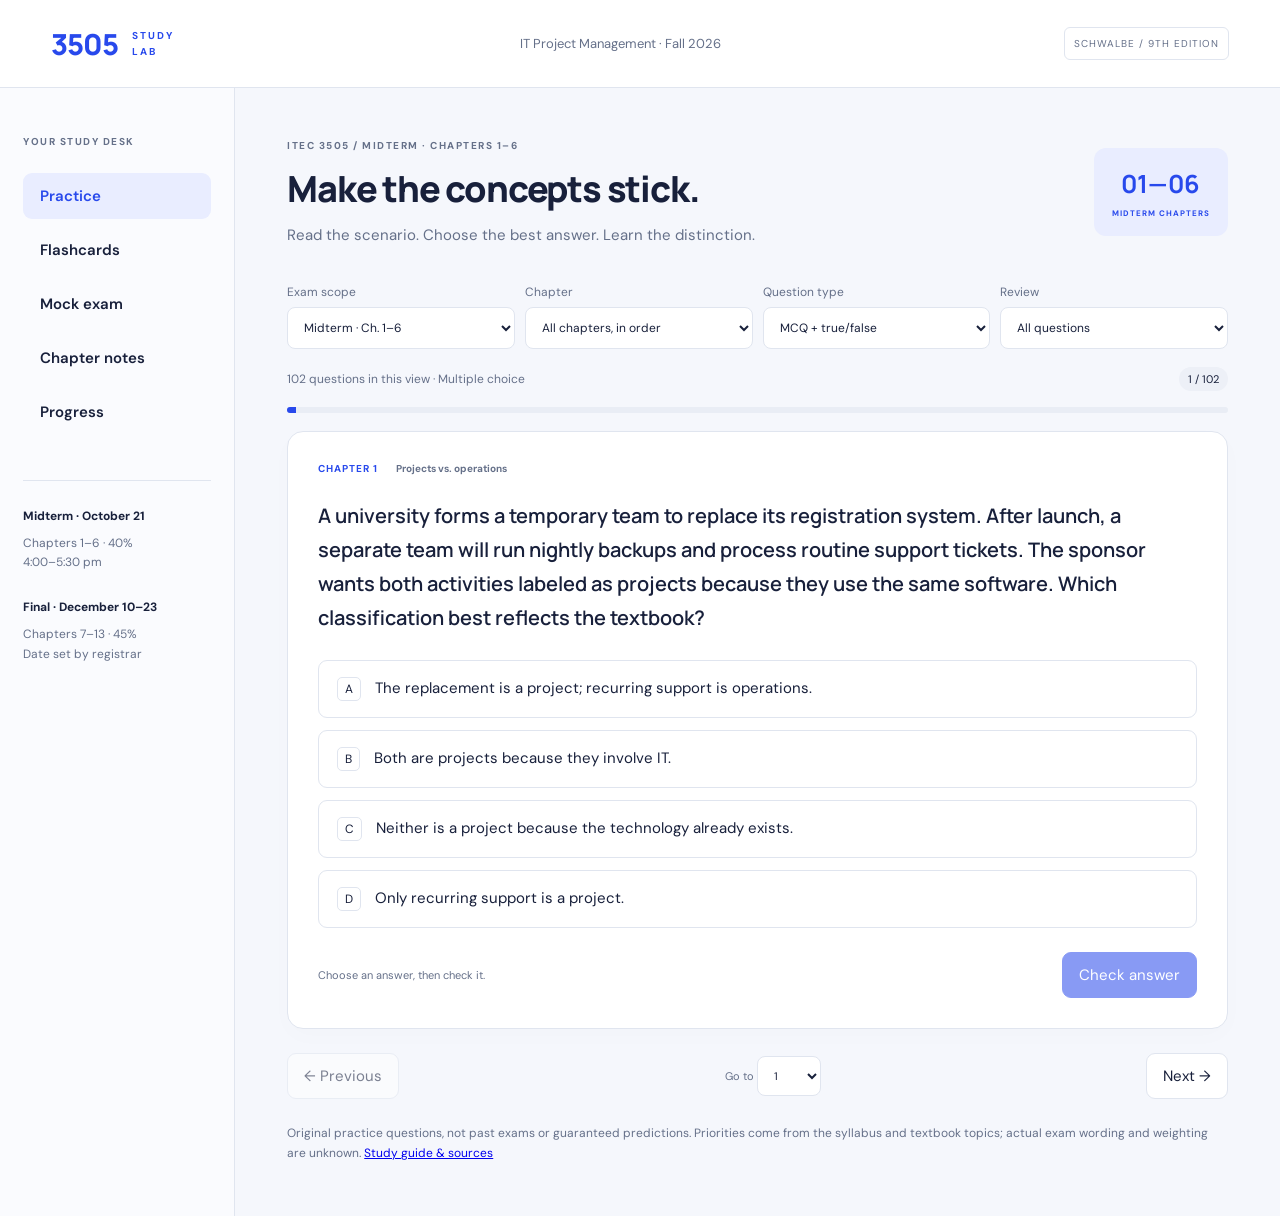
==== index.html @ 3b57aded "created website" ====
<!doctype html><html lang="en"><head><meta charset="utf-8"><meta name="viewport" content="width=device-width,initial-scale=1"><title>ITEC 3505 · Study Lab</title><meta name="description" content="Textbook-based project management practice, flashcards, and timed mock exams."><link rel="icon" href="data:image/svg+xml,%3Csvg xmlns='http://www.w3.org/2000/svg' viewBox='0 0 32 32'%3E%3Crect width='32' height='32' rx='7' fill='%232346ee'/%3E%3Cpath d='M8 9h16v4H12v3h10v4H12v3H8z' fill='white'/%3E%3C/svg%3E"><link rel="stylesheet" href="styles.css"></head><body><header><a class="brand" href="./">3505<span>STUDY LAB</span></a><span>IT Project Management · Fall 2026</span><span class="tag">SCHWALBE / 9TH EDITION</span></header><div class="shell"><aside><p class="eyebrow">YOUR STUDY DESK</p><nav id="nav"><button class="active">Practice</button><button>Flashcards</button><button>Mock exam</button><button>Chapter notes</button><button>Progress</button></nav><div class="aside-note"><strong>Midterm · October 21</strong><p>Chapters 1–6 · 40%<br>4:00–5:30 pm</p><strong>Final · December 10–23</strong><p>Chapters 7–13 · 45%<br>Date set by registrar</p></div></aside><main id="main"><div class="title-row"><div><p class="eyebrow">READ THE SCENARIO. FIND THE DISTINCTION.</p><h1>Make the concepts stick.</h1><p>Work through the textbook, one decision at a time.</p></div><div class="badge">01—06 <span>MIDTERM CHAPTERS</span></div></div><section class="panel"><div class="question-meta">CHAPTER 1 <span>Projects vs. operations</span></div><h2>A university forms a temporary team to replace its registration system. After launch, a separate team will run nightly backups and process routine support tickets. The sponsor wants both activities labeled as projects because they use the same software. Which classification best reflects the textbook?</h2><div class="options"><button>The system replacement is a project; recurring support is operations.</button><button>Both are projects because they involve information technology.</button><button>Only the recurring support is a project.</button><button>Neither qualifies because both use existing technology.</button></div><p class="muted">Original practice based on Schwalbe, chapter 1, “What Is a Project?”</p></section><p class="disclaimer">Practice questions are original study material, not past exam questions or guaranteed predictions.</p></main></div><script src="data.js"></script><script src="app.js"></script></body></html>
---- styles.css ----
@import url('https://fonts.googleapis.com/css2?family=DM+Sans:wght@400;500;600;700&family=Manrope:wght@400;500;600;700;800&display=swap');
:root{--blue:#2849ec;--ink:#18203b;--muted:#657089;--line:#e0e5ef;--bg:#f5f7fc;--green:#12784d}*{box-sizing:border-box}body{margin:0;font:15px 'DM Sans',sans-serif;color:var(--ink);background:var(--bg)}header{height:88px;background:white;border-bottom:1px solid var(--line);display:flex;align-items:center;justify-content:space-between;padding:0 4%;gap:25px}header>span{font-size:13px;color:var(--muted)}.brand{font:800 29px Manrope,sans-serif;letter-spacing:-1px;color:var(--blue);text-decoration:none;display:flex;gap:14px;align-items:center}.brand span{font:700 10px 'DM Sans',sans-serif;letter-spacing:2px;width:45px;line-height:1.6}.tag{border:1px solid var(--line);border-radius:6px;padding:9px;font-size:10px;letter-spacing:1px}.shell{max-width:1500px;margin:auto;display:grid;grid-template-columns:235px 1fr;min-height:calc(100vh - 88px)}aside{border-right:1px solid var(--line);padding:36px 23px;background:#fafbfe}.eyebrow{font-size:10px;letter-spacing:1.5px;font-weight:700;color:var(--muted);line-height:1.6}nav{display:grid;gap:8px;margin-top:23px}button,select{font:inherit}button{cursor:pointer;border:1px solid var(--line);background:white;color:var(--ink);border-radius:9px;padding:12px 16px;transition:background .15s}button:hover{background:#edf1ff;border-color:#bdc9ff}button:focus-visible,select:focus-visible,a:focus-visible{outline:3px solid #e49a1e;outline-offset:3px}button:disabled{cursor:default;opacity:.55}nav button{text-align:left;background:transparent;border-color:transparent;font-weight:600}nav button.active{background:#e9edff;color:var(--blue)}.aside-note{border-top:1px solid var(--line);margin-top:45px;padding-top:25px;font-size:12px;line-height:1.8}.aside-note p{color:var(--muted);margin:6px 0 24px}main{padding:40px 5%;min-width:0;max-width:1140px}.title-row{display:flex;justify-content:space-between;align-items:center;gap:24px;margin-bottom:28px}h1{font:800 clamp(25px,3vw,36px) Manrope,sans-serif;letter-spacing:-1.2px;margin:10px 0}p{line-height:1.65}.title-row p:not(.eyebrow){color:var(--muted);margin:8px 0}.badge{font:700 25px Manrope,sans-serif;text-align:center;white-space:nowrap;background:#e9edff;color:var(--blue);padding:18px;border-radius:12px}.badge span{display:block;font:700 8px 'DM Sans';letter-spacing:1px;margin-top:7px}.panel{background:white;border:1px solid var(--line);border-radius:16px;padding:30px;margin:18px 0;box-shadow:0 7px 25px #1b294504}.question-meta{font-size:10px;letter-spacing:1px;font-weight:700;color:var(--blue);display:flex;gap:18px;align-items:center;margin-bottom:24px}.question-meta span{color:var(--muted);letter-spacing:0}h2{font:600 20px/1.7 Manrope,sans-serif;margin:14px 0 25px}.options{display:grid;gap:12px}.options button{text-align:left;display:flex;align-items:baseline;gap:14px;line-height:1.5;padding:16px 18px}.letter{font-size:12px;padding:2px 7px;border:1px solid var(--line);border-radius:5px}.options .selected{border-color:var(--blue);background:#eef1ff}.options .correct{border-color:#3aa87a;background:#ecf8f1}.options .wrong{border-color:#cf6971;background:#fff0f1}.muted,.disclaimer{font-size:12px;color:var(--muted)}.disclaimer{margin-top:24px;line-height:1.7}.toolbar,.actions{display:flex;gap:10px;align-items:center;flex-wrap:wrap}.toolbar{margin:18px 0}.toolbar label{font-size:12px;color:var(--muted);display:grid;gap:7px;flex:1}select{padding:11px 12px;border:1px solid var(--line);border-radius:8px;background:white;color:var(--ink);max-width:100%;min-width:0}.primary{background:var(--blue);color:white;border-color:var(--blue)}.primary:hover{background:#1836c5;color:white}.actions{justify-content:space-between;margin-top:24px}.feedback{padding:18px 20px;border-left:3px solid var(--green);background:#f0f9f5;border-radius:4px;margin-top:22px;line-height:1.7}.feedback.bad{border-color:#c2525f;background:#fff3f3}.feedback p{margin:5px 0}.grid{display:grid;grid-template-columns:repeat(2,minmax(0,1fr));gap:18px}.grid .panel{margin:0}.stat{font:800 35px Manrope}.tiny{font-size:11px;color:var(--muted)}.pill{font-size:11px;padding:5px 9px;background:#edf0f7;border-radius:20px}.timer{font:700 28px Manrope;font-variant-numeric:tabular-nums}.timer.urgent{color:#ba263d}.question-grid{display:grid;grid-template-columns:repeat(auto-fill,minmax(39px,1fr));gap:7px;margin-top:20px}.question-grid button{font-size:11px;padding:10px 4px}.question-grid .answered{background:#e5edff;color:var(--blue)}.question-grid .flagged{border:2px solid #bb810d}.question-grid .current{outline:2px solid var(--blue)}.flash{min-height:230px;width:100%;font:600 23px/1.6 Manrope;text-align:center;padding:35px}.note-list li{line-height:1.7;margin:12px 0}.progressbar{height:6px;background:#e9edf5;border-radius:20px;margin:16px 0;overflow:hidden}.progressbar span{display:block;background:var(--blue);height:100%}.row{display:flex;justify-content:space-between;align-items:center;gap:10px}.review-item{border-top:1px solid var(--line);padding:20px 0}.review-item p{margin:6px 0}details{margin:15px 0}summary{cursor:pointer;line-height:1.7}.notice{font-size:13px;background:#edf1ff;padding:16px 20px;border-radius:9px;line-height:1.7}.screenreader{position:absolute;width:1px;height:1px;overflow:hidden;clip:rect(0,0,0,0)}@media(max-width:800px){header{height:auto;min-height:75px;padding:16px 5%}header>.tag{display:none}.shell{grid-template-columns:1fr}aside{padding:12px 5%;border-right:0;border-bottom:1px solid var(--line)}aside>.eyebrow,.aside-note{display:none}nav{display:flex;overflow:auto;margin:0;gap:4px}nav button{white-space:nowrap;font-size:13px;padding:10px}main{padding:24px 5%}.badge{display:none}.panel{padding:22px}h2{font-size:18px}.grid{grid-template-columns:1fr}.toolbar label{flex-basis:40%}header>span{font-size:10px;max-width:140px}.title-row{margin-bottom:20px}}
.options button:disabled{opacity:1}.options button:disabled:hover{background:inherit}.options button.correct:disabled:hover{background:#ecf8f1}.options button.wrong:disabled:hover{background:#fff0f1}
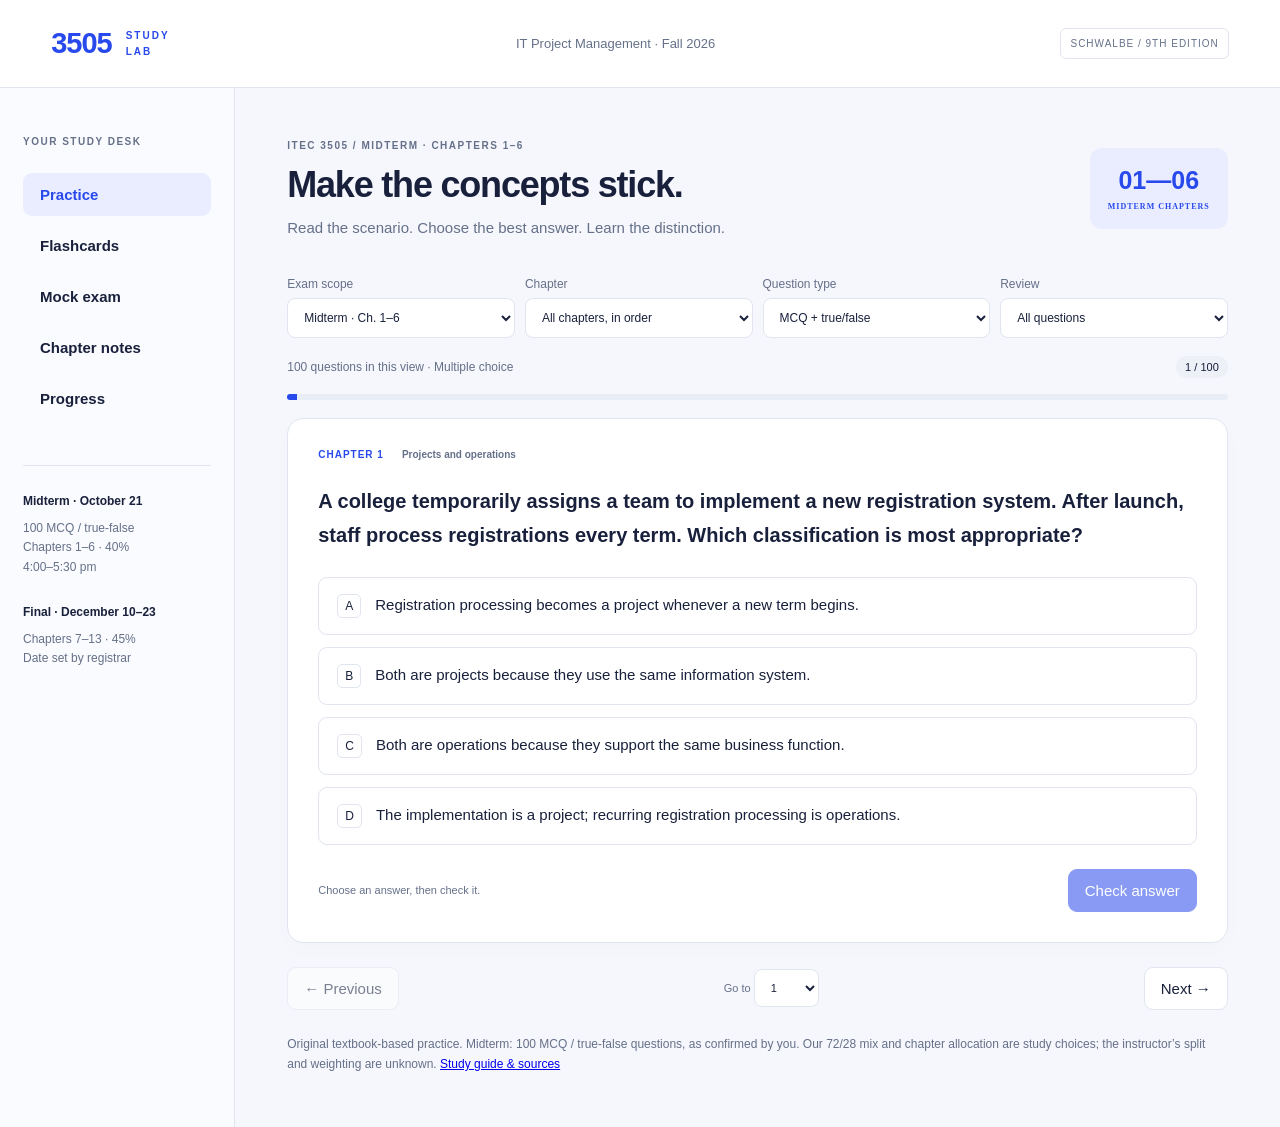
==== commit b7801167: "Add files via upload" ====
--- a/index.html
+++ b/index.html
@@ -1 +1 @@
-<!doctype html><html lang="en"><head><meta charset="utf-8"><meta name="viewport" content="width=device-width,initial-scale=1"><title>ITEC 3505 · Study Lab</title><meta name="description" content="Textbook-based project management practice, flashcards, and timed mock exams."><link rel="icon" href="data:image/svg+xml,%3Csvg xmlns='http://www.w3.org/2000/svg' viewBox='0 0 32 32'%3E%3Crect width='32' height='32' rx='7' fill='%232346ee'/%3E%3Cpath d='M8 9h16v4H12v3h10v4H12v3H8z' fill='white'/%3E%3C/svg%3E"><link rel="stylesheet" href="styles.css"></head><body><header><a class="brand" href="./">3505<span>STUDY LAB</span></a><span>IT Project Management · Fall 2026</span><span class="tag">SCHWALBE / 9TH EDITION</span></header><div class="shell"><aside><p class="eyebrow">YOUR STUDY DESK</p><nav id="nav"><button class="active">Practice</button><button>Flashcards</button><button>Mock exam</button><button>Chapter notes</button><button>Progress</button></nav><div class="aside-note"><strong>Midterm · October 21</strong><p>Chapters 1–6 · 40%<br>4:00–5:30 pm</p><strong>Final · December 10–23</strong><p>Chapters 7–13 · 45%<br>Date set by registrar</p></div></aside><main id="main"><div class="title-row"><div><p class="eyebrow">READ THE SCENARIO. FIND THE DISTINCTION.</p><h1>Make the concepts stick.</h1><p>Work through the textbook, one decision at a time.</p></div><div class="badge">01—06 <span>MIDTERM CHAPTERS</span></div></div><section class="panel"><div class="question-meta">CHAPTER 1 <span>Projects vs. operations</span></div><h2>A university forms a temporary team to replace its registration system. After launch, a separate team will run nightly backups and process routine support tickets. The sponsor wants both activities labeled as projects because they use the same software. Which classification best reflects the textbook?</h2><div class="options"><button>The system replacement is a project; recurring support is operations.</button><button>Both are projects because they involve information technology.</button><button>Only the recurring support is a project.</button><button>Neither qualifies because both use existing technology.</button></div><p class="muted">Original practice based on Schwalbe, chapter 1, “What Is a Project?”</p></section><p class="disclaimer">Practice questions are original study material, not past exam questions or guaranteed predictions.</p></main></div><script src="data.js"></script><script src="app.js"></script></body></html>
+<!doctype html><html lang="en"><head><meta charset="utf-8"><meta name="viewport" content="width=device-width,initial-scale=1"><title>ITEC 3505 · Study Lab</title><meta name="description" content="Textbook-based project management practice, flashcards, and timed mock exams."><link rel="icon" href="data:image/svg+xml,%3Csvg xmlns='http://www.w3.org/2000/svg' viewBox='0 0 32 32'%3E%3Crect width='32' height='32' rx='7' fill='%232346ee'/%3E%3Cpath d='M8 9h16v4H12v3h10v4H12v3H8z' fill='white'/%3E%3C/svg%3E"><link rel="stylesheet" href="styles.css"></head><body><header><a class="brand" href="./">3505<span>STUDY LAB</span></a><span>IT Project Management · Fall 2026</span><span class="tag">SCHWALBE / 9TH EDITION</span></header><div class="shell"><aside><p class="eyebrow">YOUR STUDY DESK</p><nav id="nav"><button class="active">Practice</button><button>Flashcards</button><button>Mock exam</button><button>Chapter notes</button><button>Progress</button></nav><div class="aside-note"><strong>Midterm · October 21</strong><p>100 MCQ / true-false<br>Chapters 1–6 · 40%<br>4:00–5:30 pm</p><strong>Final · December 10–23</strong><p>Chapters 7–13 · 45%<br>Date set by registrar</p></div></aside><main id="main"><p>Loading your textbook practice questions…</p><noscript><section class="panel"><h1>ITEC 3505 Study Lab</h1><p>Enable JavaScript for interactive practice, or <a href="printable.html">open the 100 questions and explained answer key</a>.</p></section></noscript></main></div><script src="data.js"></script><script src="app.js"></script></body></html>
--- a/styles.css
+++ b/styles.css
@@ -1,3 +1,3 @@
-@import url('https://fonts.googleapis.com/css2?family=DM+Sans:wght@400;500;600;700&family=Manrope:wght@400;500;600;700;800&display=swap');
 :root{--blue:#2849ec;--ink:#18203b;--muted:#657089;--line:#e0e5ef;--bg:#f5f7fc;--green:#12784d}*{box-sizing:border-box}body{margin:0;font:15px 'DM Sans',sans-serif;color:var(--ink);background:var(--bg)}header{height:88px;background:white;border-bottom:1px solid var(--line);display:flex;align-items:center;justify-content:space-between;padding:0 4%;gap:25px}header>span{font-size:13px;color:var(--muted)}.brand{font:800 29px Manrope,sans-serif;letter-spacing:-1px;color:var(--blue);text-decoration:none;display:flex;gap:14px;align-items:center}.brand span{font:700 10px 'DM Sans',sans-serif;letter-spacing:2px;width:45px;line-height:1.6}.tag{border:1px solid var(--line);border-radius:6px;padding:9px;font-size:10px;letter-spacing:1px}.shell{max-width:1500px;margin:auto;display:grid;grid-template-columns:235px 1fr;min-height:calc(100vh - 88px)}aside{border-right:1px solid var(--line);padding:36px 23px;background:#fafbfe}.eyebrow{font-size:10px;letter-spacing:1.5px;font-weight:700;color:var(--muted);line-height:1.6}nav{display:grid;gap:8px;margin-top:23px}button,select{font:inherit}button{cursor:pointer;border:1px solid var(--line);background:white;color:var(--ink);border-radius:9px;padding:12px 16px;transition:background .15s}button:hover{background:#edf1ff;border-color:#bdc9ff}button:focus-visible,select:focus-visible,a:focus-visible{outline:3px solid #e49a1e;outline-offset:3px}button:disabled{cursor:default;opacity:.55}nav button{text-align:left;background:transparent;border-color:transparent;font-weight:600}nav button.active{background:#e9edff;color:var(--blue)}.aside-note{border-top:1px solid var(--line);margin-top:45px;padding-top:25px;font-size:12px;line-height:1.8}.aside-note p{color:var(--muted);margin:6px 0 24px}main{padding:40px 5%;min-width:0;max-width:1140px}.title-row{display:flex;justify-content:space-between;align-items:center;gap:24px;margin-bottom:28px}h1{font:800 clamp(25px,3vw,36px) Manrope,sans-serif;letter-spacing:-1.2px;margin:10px 0}p{line-height:1.65}.title-row p:not(.eyebrow){color:var(--muted);margin:8px 0}.badge{font:700 25px Manrope,sans-serif;text-align:center;white-space:nowrap;background:#e9edff;color:var(--blue);padding:18px;border-radius:12px}.badge span{display:block;font:700 8px 'DM Sans';letter-spacing:1px;margin-top:7px}.panel{background:white;border:1px solid var(--line);border-radius:16px;padding:30px;margin:18px 0;box-shadow:0 7px 25px #1b294504}.question-meta{font-size:10px;letter-spacing:1px;font-weight:700;color:var(--blue);display:flex;gap:18px;align-items:center;margin-bottom:24px}.question-meta span{color:var(--muted);letter-spacing:0}h2{font:600 20px/1.7 Manrope,sans-serif;margin:14px 0 25px}.options{display:grid;gap:12px}.options button{text-align:left;display:flex;align-items:baseline;gap:14px;line-height:1.5;padding:16px 18px}.letter{font-size:12px;padding:2px 7px;border:1px solid var(--line);border-radius:5px}.options .selected{border-color:var(--blue);background:#eef1ff}.options .correct{border-color:#3aa87a;background:#ecf8f1}.options .wrong{border-color:#cf6971;background:#fff0f1}.muted,.disclaimer{font-size:12px;color:var(--muted)}.disclaimer{margin-top:24px;line-height:1.7}.toolbar,.actions{display:flex;gap:10px;align-items:center;flex-wrap:wrap}.toolbar{margin:18px 0}.toolbar label{font-size:12px;color:var(--muted);display:grid;gap:7px;flex:1}select{padding:11px 12px;border:1px solid var(--line);border-radius:8px;background:white;color:var(--ink);max-width:100%;min-width:0}.primary{background:var(--blue);color:white;border-color:var(--blue)}.primary:hover{background:#1836c5;color:white}.actions{justify-content:space-between;margin-top:24px}.feedback{padding:18px 20px;border-left:3px solid var(--green);background:#f0f9f5;border-radius:4px;margin-top:22px;line-height:1.7}.feedback.bad{border-color:#c2525f;background:#fff3f3}.feedback p{margin:5px 0}.grid{display:grid;grid-template-columns:repeat(2,minmax(0,1fr));gap:18px}.grid .panel{margin:0}.stat{font:800 35px Manrope}.tiny{font-size:11px;color:var(--muted)}.pill{font-size:11px;padding:5px 9px;background:#edf0f7;border-radius:20px}.timer{font:700 28px Manrope;font-variant-numeric:tabular-nums}.timer.urgent{color:#ba263d}.question-grid{display:grid;grid-template-columns:repeat(auto-fill,minmax(39px,1fr));gap:7px;margin-top:20px}.question-grid button{font-size:11px;padding:10px 4px}.question-grid .answered{background:#e5edff;color:var(--blue)}.question-grid .flagged{border:2px solid #bb810d}.question-grid .current{outline:2px solid var(--blue)}.flash{min-height:230px;width:100%;font:600 23px/1.6 Manrope;text-align:center;padding:35px}.note-list li{line-height:1.7;margin:12px 0}.progressbar{height:6px;background:#e9edf5;border-radius:20px;margin:16px 0;overflow:hidden}.progressbar span{display:block;background:var(--blue);height:100%}.row{display:flex;justify-content:space-between;align-items:center;gap:10px}.review-item{border-top:1px solid var(--line);padding:20px 0}.review-item p{margin:6px 0}details{margin:15px 0}summary{cursor:pointer;line-height:1.7}.notice{font-size:13px;background:#edf1ff;padding:16px 20px;border-radius:9px;line-height:1.7}.screenreader{position:absolute;width:1px;height:1px;overflow:hidden;clip:rect(0,0,0,0)}@media(max-width:800px){header{height:auto;min-height:75px;padding:16px 5%}header>.tag{display:none}.shell{grid-template-columns:1fr}aside{padding:12px 5%;border-right:0;border-bottom:1px solid var(--line)}aside>.eyebrow,.aside-note{display:none}nav{display:flex;overflow:auto;margin:0;gap:4px}nav button{white-space:nowrap;font-size:13px;padding:10px}main{padding:24px 5%}.badge{display:none}.panel{padding:22px}h2{font-size:18px}.grid{grid-template-columns:1fr}.toolbar label{flex-basis:40%}header>span{font-size:10px;max-width:140px}.title-row{margin-bottom:20px}}
 .options button:disabled{opacity:1}.options button:disabled:hover{background:inherit}.options button.correct:disabled:hover{background:#ecf8f1}.options button.wrong:disabled:hover{background:#fff0f1}
+@media(max-width:480px){.toolbar label{flex-basis:100%}.question-meta{flex-wrap:wrap;gap:6px}.row{flex-wrap:wrap}.options button{padding:13px 12px}h1{letter-spacing:-.6px}}
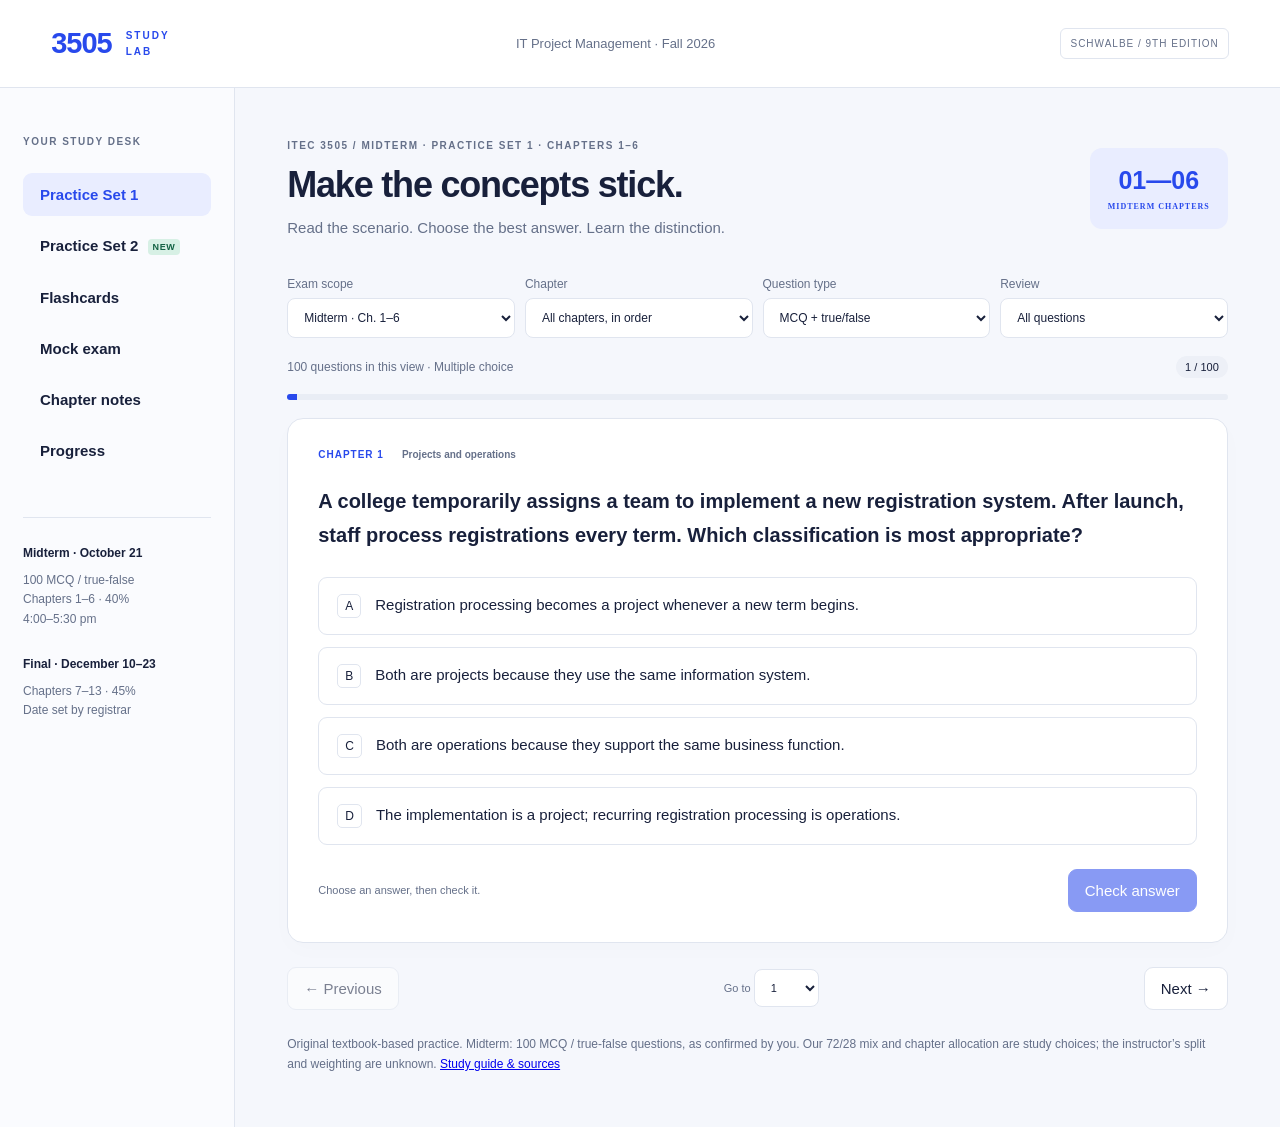
==== commit 21201f90: "Add files via upload" ====
--- a/index.html
+++ b/index.html
@@ -1 +1 @@
-<!doctype html><html lang="en"><head><meta charset="utf-8"><meta name="viewport" content="width=device-width,initial-scale=1"><title>ITEC 3505 · Study Lab</title><meta name="description" content="Textbook-based project management practice, flashcards, and timed mock exams."><link rel="icon" href="data:image/svg+xml,%3Csvg xmlns='http://www.w3.org/2000/svg' viewBox='0 0 32 32'%3E%3Crect width='32' height='32' rx='7' fill='%232346ee'/%3E%3Cpath d='M8 9h16v4H12v3h10v4H12v3H8z' fill='white'/%3E%3C/svg%3E"><link rel="stylesheet" href="styles.css"></head><body><header><a class="brand" href="./">3505<span>STUDY LAB</span></a><span>IT Project Management · Fall 2026</span><span class="tag">SCHWALBE / 9TH EDITION</span></header><div class="shell"><aside><p class="eyebrow">YOUR STUDY DESK</p><nav id="nav"><button class="active">Practice</button><button>Flashcards</button><button>Mock exam</button><button>Chapter notes</button><button>Progress</button></nav><div class="aside-note"><strong>Midterm · October 21</strong><p>100 MCQ / true-false<br>Chapters 1–6 · 40%<br>4:00–5:30 pm</p><strong>Final · December 10–23</strong><p>Chapters 7–13 · 45%<br>Date set by registrar</p></div></aside><main id="main"><p>Loading your textbook practice questions…</p><noscript><section class="panel"><h1>ITEC 3505 Study Lab</h1><p>Enable JavaScript for interactive practice, or <a href="printable.html">open the 100 questions and explained answer key</a>.</p></section></noscript></main></div><script src="data.js"></script><script src="app.js"></script></body></html>
+<!doctype html><html lang="en"><head><meta charset="utf-8"><meta name="viewport" content="width=device-width,initial-scale=1"><title>ITEC 3505 · Study Lab</title><meta name="description" content="Textbook-based project management practice, flashcards, and timed mock exams."><link rel="icon" href="data:image/svg+xml,%3Csvg xmlns='http://www.w3.org/2000/svg' viewBox='0 0 32 32'%3E%3Crect width='32' height='32' rx='7' fill='%232346ee'/%3E%3Cpath d='M8 9h16v4H12v3h10v4H12v3H8z' fill='white'/%3E%3C/svg%3E"><link rel="stylesheet" href="styles.css?v=20261020"></head><body><header><a class="brand" href="./">3505<span>STUDY LAB</span></a><span>IT Project Management · Fall 2026</span><span class="tag">SCHWALBE / 9TH EDITION</span></header><div class="shell"><aside><p class="eyebrow">YOUR STUDY DESK</p><nav id="nav"><button class="active">Practice</button><button>Flashcards</button><button>Mock exam</button><button>Chapter notes</button><button>Progress</button></nav><div class="aside-note"><strong>Midterm · October 21</strong><p>100 MCQ / true-false<br>Chapters 1–6 · 40%<br>4:00–5:30 pm</p><strong>Final · December 10–23</strong><p>Chapters 7–13 · 45%<br>Date set by registrar</p></div></aside><main id="main"><p>Loading your textbook practice questions…</p><noscript><section class="panel"><h1>ITEC 3505 Study Lab</h1><p>Enable JavaScript for interactive practice, or <a href="printable.html">open the 100 questions and explained answer key</a>.</p></section></noscript></main></div><script src="data.js"></script><script src="app.js?v=20261020"></script></body></html>
--- a/styles.css
+++ b/styles.css
@@ -1,3 +1,5 @@
 :root{--blue:#2849ec;--ink:#18203b;--muted:#657089;--line:#e0e5ef;--bg:#f5f7fc;--green:#12784d}*{box-sizing:border-box}body{margin:0;font:15px 'DM Sans',sans-serif;color:var(--ink);background:var(--bg)}header{height:88px;background:white;border-bottom:1px solid var(--line);display:flex;align-items:center;justify-content:space-between;padding:0 4%;gap:25px}header>span{font-size:13px;color:var(--muted)}.brand{font:800 29px Manrope,sans-serif;letter-spacing:-1px;color:var(--blue);text-decoration:none;display:flex;gap:14px;align-items:center}.brand span{font:700 10px 'DM Sans',sans-serif;letter-spacing:2px;width:45px;line-height:1.6}.tag{border:1px solid var(--line);border-radius:6px;padding:9px;font-size:10px;letter-spacing:1px}.shell{max-width:1500px;margin:auto;display:grid;grid-template-columns:235px 1fr;min-height:calc(100vh - 88px)}aside{border-right:1px solid var(--line);padding:36px 23px;background:#fafbfe}.eyebrow{font-size:10px;letter-spacing:1.5px;font-weight:700;color:var(--muted);line-height:1.6}nav{display:grid;gap:8px;margin-top:23px}button,select{font:inherit}button{cursor:pointer;border:1px solid var(--line);background:white;color:var(--ink);border-radius:9px;padding:12px 16px;transition:background .15s}button:hover{background:#edf1ff;border-color:#bdc9ff}button:focus-visible,select:focus-visible,a:focus-visible{outline:3px solid #e49a1e;outline-offset:3px}button:disabled{cursor:default;opacity:.55}nav button{text-align:left;background:transparent;border-color:transparent;font-weight:600}nav button.active{background:#e9edff;color:var(--blue)}.aside-note{border-top:1px solid var(--line);margin-top:45px;padding-top:25px;font-size:12px;line-height:1.8}.aside-note p{color:var(--muted);margin:6px 0 24px}main{padding:40px 5%;min-width:0;max-width:1140px}.title-row{display:flex;justify-content:space-between;align-items:center;gap:24px;margin-bottom:28px}h1{font:800 clamp(25px,3vw,36px) Manrope,sans-serif;letter-spacing:-1.2px;margin:10px 0}p{line-height:1.65}.title-row p:not(.eyebrow){color:var(--muted);margin:8px 0}.badge{font:700 25px Manrope,sans-serif;text-align:center;white-space:nowrap;background:#e9edff;color:var(--blue);padding:18px;border-radius:12px}.badge span{display:block;font:700 8px 'DM Sans';letter-spacing:1px;margin-top:7px}.panel{background:white;border:1px solid var(--line);border-radius:16px;padding:30px;margin:18px 0;box-shadow:0 7px 25px #1b294504}.question-meta{font-size:10px;letter-spacing:1px;font-weight:700;color:var(--blue);display:flex;gap:18px;align-items:center;margin-bottom:24px}.question-meta span{color:var(--muted);letter-spacing:0}h2{font:600 20px/1.7 Manrope,sans-serif;margin:14px 0 25px}.options{display:grid;gap:12px}.options button{text-align:left;display:flex;align-items:baseline;gap:14px;line-height:1.5;padding:16px 18px}.letter{font-size:12px;padding:2px 7px;border:1px solid var(--line);border-radius:5px}.options .selected{border-color:var(--blue);background:#eef1ff}.options .correct{border-color:#3aa87a;background:#ecf8f1}.options .wrong{border-color:#cf6971;background:#fff0f1}.muted,.disclaimer{font-size:12px;color:var(--muted)}.disclaimer{margin-top:24px;line-height:1.7}.toolbar,.actions{display:flex;gap:10px;align-items:center;flex-wrap:wrap}.toolbar{margin:18px 0}.toolbar label{font-size:12px;color:var(--muted);display:grid;gap:7px;flex:1}select{padding:11px 12px;border:1px solid var(--line);border-radius:8px;background:white;color:var(--ink);max-width:100%;min-width:0}.primary{background:var(--blue);color:white;border-color:var(--blue)}.primary:hover{background:#1836c5;color:white}.actions{justify-content:space-between;margin-top:24px}.feedback{padding:18px 20px;border-left:3px solid var(--green);background:#f0f9f5;border-radius:4px;margin-top:22px;line-height:1.7}.feedback.bad{border-color:#c2525f;background:#fff3f3}.feedback p{margin:5px 0}.grid{display:grid;grid-template-columns:repeat(2,minmax(0,1fr));gap:18px}.grid .panel{margin:0}.stat{font:800 35px Manrope}.tiny{font-size:11px;color:var(--muted)}.pill{font-size:11px;padding:5px 9px;background:#edf0f7;border-radius:20px}.timer{font:700 28px Manrope;font-variant-numeric:tabular-nums}.timer.urgent{color:#ba263d}.question-grid{display:grid;grid-template-columns:repeat(auto-fill,minmax(39px,1fr));gap:7px;margin-top:20px}.question-grid button{font-size:11px;padding:10px 4px}.question-grid .answered{background:#e5edff;color:var(--blue)}.question-grid .flagged{border:2px solid #bb810d}.question-grid .current{outline:2px solid var(--blue)}.flash{min-height:230px;width:100%;font:600 23px/1.6 Manrope;text-align:center;padding:35px}.note-list li{line-height:1.7;margin:12px 0}.progressbar{height:6px;background:#e9edf5;border-radius:20px;margin:16px 0;overflow:hidden}.progressbar span{display:block;background:var(--blue);height:100%}.row{display:flex;justify-content:space-between;align-items:center;gap:10px}.review-item{border-top:1px solid var(--line);padding:20px 0}.review-item p{margin:6px 0}details{margin:15px 0}summary{cursor:pointer;line-height:1.7}.notice{font-size:13px;background:#edf1ff;padding:16px 20px;border-radius:9px;line-height:1.7}.screenreader{position:absolute;width:1px;height:1px;overflow:hidden;clip:rect(0,0,0,0)}@media(max-width:800px){header{height:auto;min-height:75px;padding:16px 5%}header>.tag{display:none}.shell{grid-template-columns:1fr}aside{padding:12px 5%;border-right:0;border-bottom:1px solid var(--line)}aside>.eyebrow,.aside-note{display:none}nav{display:flex;overflow:auto;margin:0;gap:4px}nav button{white-space:nowrap;font-size:13px;padding:10px}main{padding:24px 5%}.badge{display:none}.panel{padding:22px}h2{font-size:18px}.grid{grid-template-columns:1fr}.toolbar label{flex-basis:40%}header>span{font-size:10px;max-width:140px}.title-row{margin-bottom:20px}}
 .options button:disabled{opacity:1}.options button:disabled:hover{background:inherit}.options button.correct:disabled:hover{background:#ecf8f1}.options button.wrong:disabled:hover{background:#fff0f1}
 @media(max-width:480px){.toolbar label{flex-basis:100%}.question-meta{flex-wrap:wrap;gap:6px}.row{flex-wrap:wrap}.options button{padding:13px 12px}h1{letter-spacing:-.6px}}
+
+.bank-link{display:block;text-align:left;text-decoration:none;color:var(--ink);border:1px solid transparent;border-radius:9px;padding:12px 16px;font-weight:600;white-space:nowrap}.bank-link:hover{background:#edf1ff;border-color:#bdc9ff}.new-tag{display:inline-block;font-size:9px;letter-spacing:.6px;background:#d7f0e5;color:#126143;border-radius:4px;padding:3px 5px;margin-left:5px;vertical-align:middle}.bank-summary{padding:11px 0;flex:1;font-size:13px}.bank-summary span{display:block;font-size:11px;color:var(--muted);margin-top:5px}@media(max-width:800px){.bank-link{font-size:13px;padding:10px}.bank-summary{flex-basis:100%}}
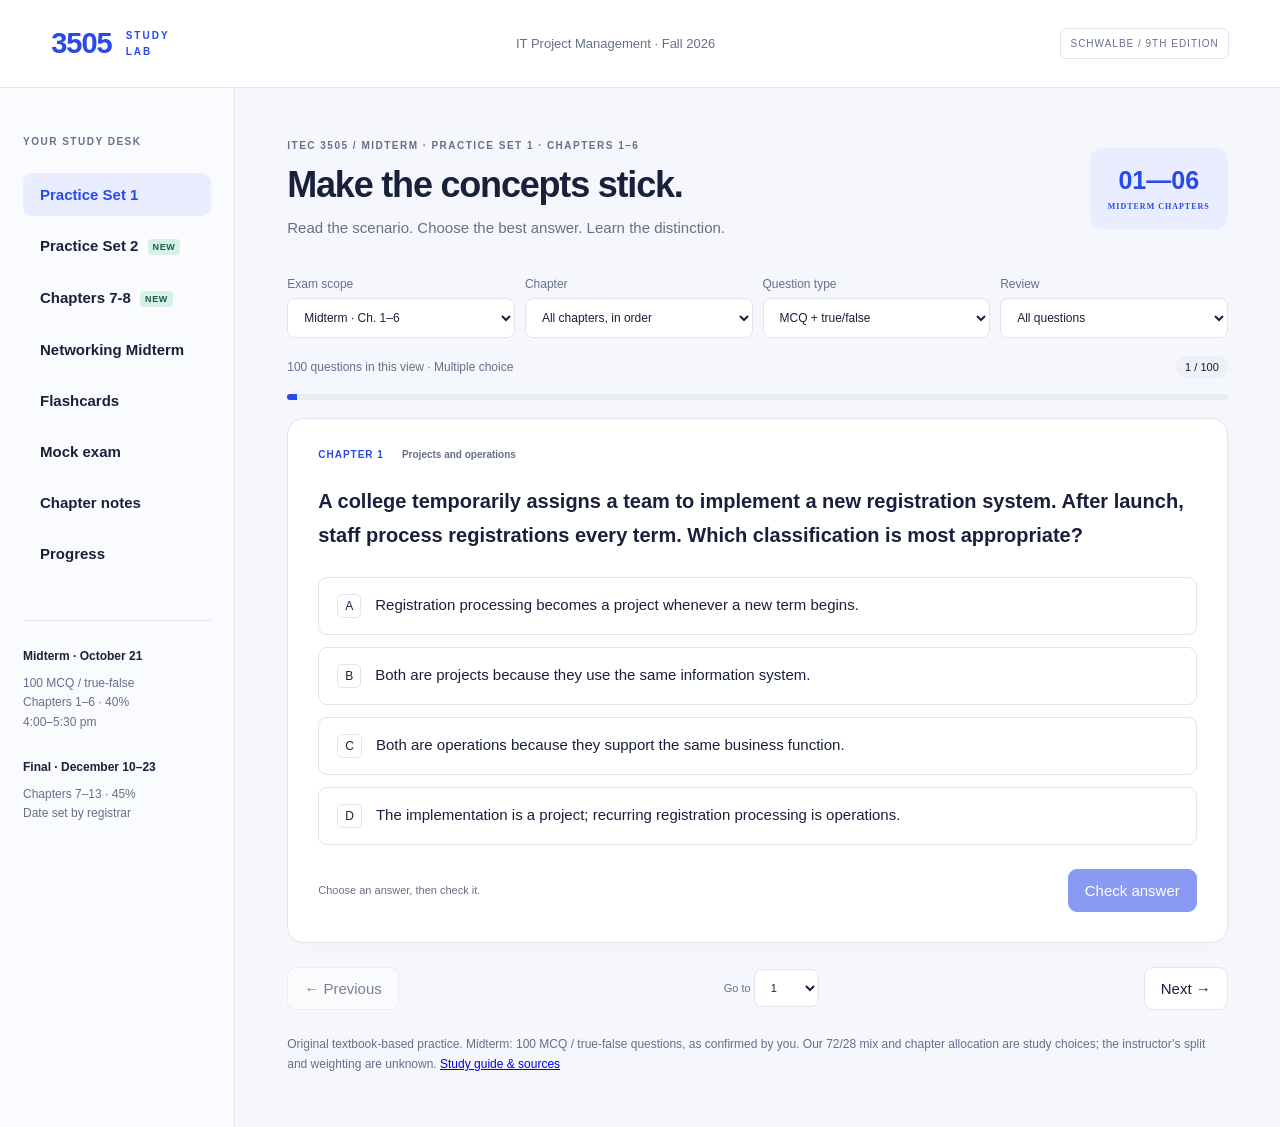
==== commit 7cffd456: "Add files via upload" ====
--- a/index.html
+++ b/index.html
@@ -1 +1 @@
-<!doctype html><html lang="en"><head><meta charset="utf-8"><meta name="viewport" content="width=device-width,initial-scale=1"><title>ITEC 3505 · Study Lab</title><meta name="description" content="Textbook-based project management practice, flashcards, and timed mock exams."><link rel="icon" href="data:image/svg+xml,%3Csvg xmlns='http://www.w3.org/2000/svg' viewBox='0 0 32 32'%3E%3Crect width='32' height='32' rx='7' fill='%232346ee'/%3E%3Cpath d='M8 9h16v4H12v3h10v4H12v3H8z' fill='white'/%3E%3C/svg%3E"><link rel="stylesheet" href="styles.css?v=20261020"></head><body><header><a class="brand" href="./">3505<span>STUDY LAB</span></a><span>IT Project Management · Fall 2026</span><span class="tag">SCHWALBE / 9TH EDITION</span></header><div class="shell"><aside><p class="eyebrow">YOUR STUDY DESK</p><nav id="nav"><button class="active">Practice</button><button>Flashcards</button><button>Mock exam</button><button>Chapter notes</button><button>Progress</button></nav><div class="aside-note"><strong>Midterm · October 21</strong><p>100 MCQ / true-false<br>Chapters 1–6 · 40%<br>4:00–5:30 pm</p><strong>Final · December 10–23</strong><p>Chapters 7–13 · 45%<br>Date set by registrar</p></div></aside><main id="main"><p>Loading your textbook practice questions…</p><noscript><section class="panel"><h1>ITEC 3505 Study Lab</h1><p>Enable JavaScript for interactive practice, or <a href="printable.html">open the 100 questions and explained answer key</a>.</p></section></noscript></main></div><script src="data.js"></script><script src="app.js?v=20261020"></script></body></html>
+<!doctype html><html lang="en"><head><meta charset="utf-8"><meta name="viewport" content="width=device-width,initial-scale=1"><title>ITEC 3505 · Study Lab</title><meta name="description" content="Textbook-based project management practice, flashcards, and timed mock exams."><link rel="icon" href="data:image/svg+xml,%3Csvg xmlns='http://www.w3.org/2000/svg' viewBox='0 0 32 32'%3E%3Crect width='32' height='32' rx='7' fill='%232346ee'/%3E%3Cpath d='M8 9h16v4H12v3h10v4H12v3H8z' fill='white'/%3E%3C/svg%3E"><link rel="stylesheet" href="styles.css?v=20261027"></head><body><header><a class="brand" href="./">3505<span>STUDY LAB</span></a><span>IT Project Management · Fall 2026</span><span class="tag">SCHWALBE / 9TH EDITION</span></header><div class="shell"><aside><p class="eyebrow">YOUR STUDY DESK</p><nav id="nav"><button class="active">Practice</button><button>Flashcards</button><button>Mock exam</button><button>Chapter notes</button><button>Progress</button></nav><div class="aside-note"><strong>Midterm · October 21</strong><p>100 MCQ / true-false<br>Chapters 1–6 · 40%<br>4:00–5:30 pm</p><strong>Final · December 10–23</strong><p>Chapters 7–13 · 45%<br>Date set by registrar</p></div></aside><main id="main"><p>Loading your textbook practice questions…</p><noscript><section class="panel"><h1>ITEC 3505 Study Lab</h1><p>Enable JavaScript for interactive practice, or <a href="printable.html">open the 100 questions and explained answer key</a>.</p></section></noscript></main></div><script src="data.js"></script><script src="app.js?v=20261028"></script></body></html>
